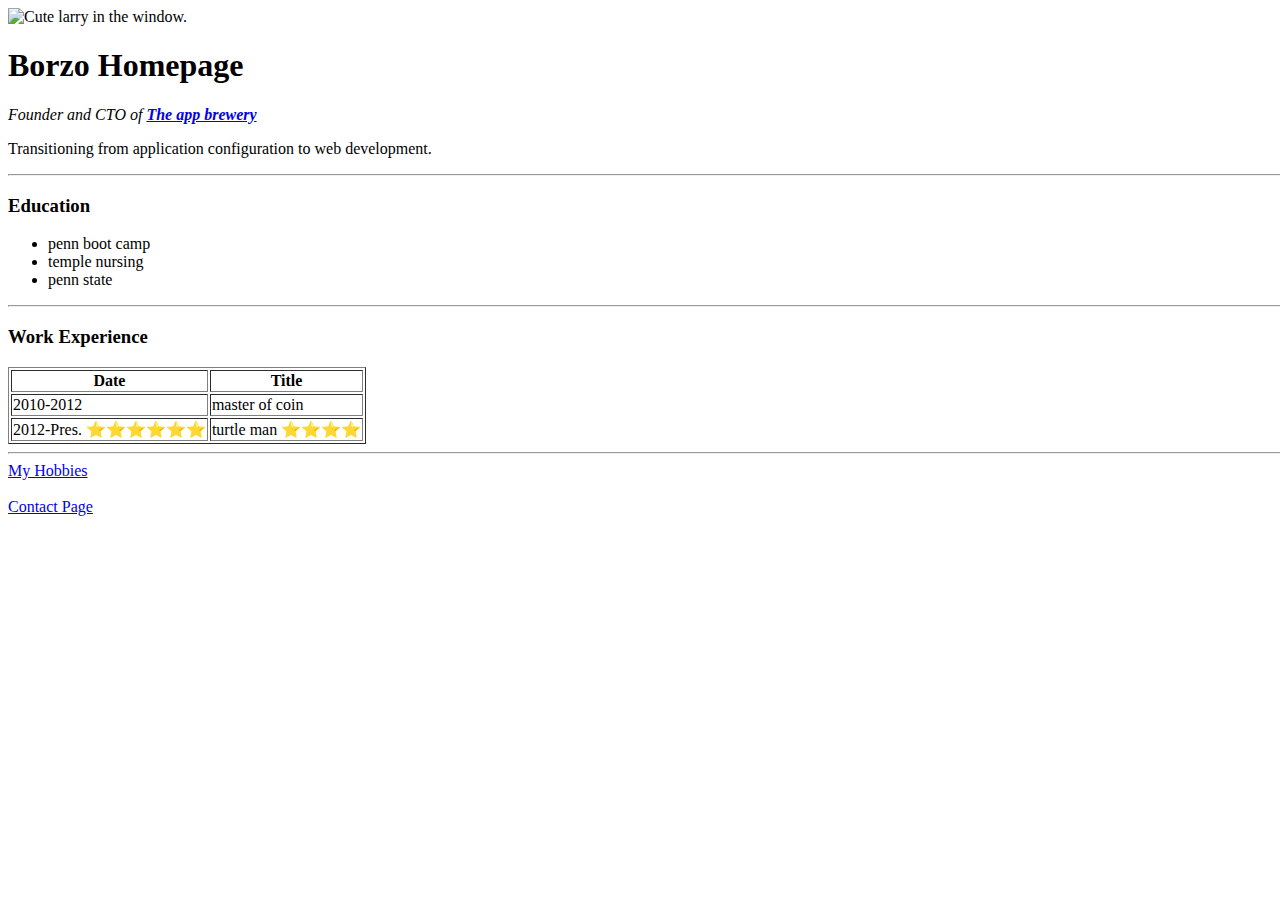
==== index.html @ 23488ec1 "Initial commit" ====
<!DOCTYPE html>
<html>

<head>
  <meta charset="utf-8">
  <meta name="viewport" content="width=device-width">
  <title>Marc's personal website</title>
  <link href="style.css" rel="stylesheet" type="text/css" />
</head>

<body>
  <img src="https://replit.com/@MarcLewin/Indexhtml#Assets/larry4.jpeg" alt="Cute larry in the window.">
  <h1> Borzo Homepage</h1>
  <p> <em>Founder and CTO of <strong><a href="https://appbrewery.com/" target="_blank">The app brewery</a>
      </strong></em> </p>
  <p>Transitioning from application configuration to web development.</p>
  <hr>
  <h3>Education </h3>
  <ul>
    <li>penn boot camp</li>
    <li>temple nursing</li>
    <li>penn state</li>
  </ul>
  <hr>
   <h3>Work Experience  </h3>
  <table border="1">
   <thead>
     <tr>
       <th>Date</th>
       <th>Title</th>
     </tr>
     
     
   </thead>
  <tbody>
  <tr>

    <td>2010-2012</td>
    <td>master of coin</td>
  </tr>
    <tr>
      <td>2012-Pres. ⭐️⭐️⭐️⭐️⭐️⭐️</td>
      <td>turtle man ⭐️⭐️⭐️⭐️</td>
    </tr>
  </tbody>
    <tfoot>
      
    </tfoot>
    
  </table>
  
  <hr>
 <a href="hobbies.html">My Hobbies</a>
  <br>
  <br>
  <a href="contact.html">Contact Page</a>


  <script src="https://replit.com/public/js/replit-badge.js" theme="blue" defer></script>
</body>

</html>
---- style.css ----
html, body {
  height: 100%;
  width: 100%;
}
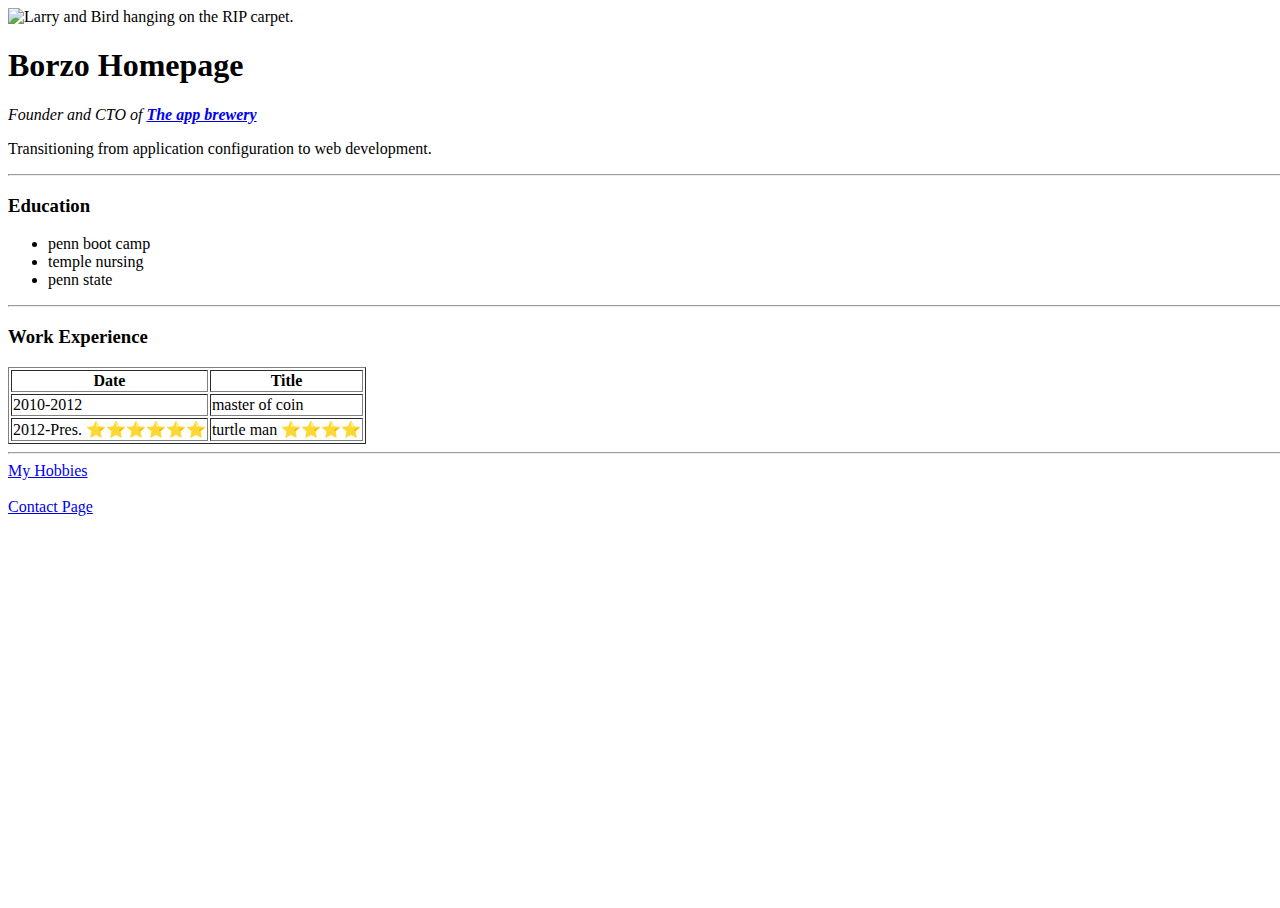
==== commit 5c5b0673: "Larry and bird pic for homepage pic" ====
--- a/index.html
+++ b/index.html
@@ -9,7 +9,7 @@
 </head>
 
 <body>
-  <img src="https://replit.com/@MarcLewin/Indexhtml#Assets/larry4.jpeg" alt="Cute larry in the window.">
+  <img src="https://photos.google.com/photo/AF1QipPZRyNRWAgR973011INgHy52mWYSDKm97cV-Vj0" alt="Larry and Bird hanging on the RIP carpet.">
   <h1> Borzo Homepage</h1>
   <p> <em>Founder and CTO of <strong><a href="https://appbrewery.com/" target="_blank">The app brewery</a>
       </strong></em> </p>
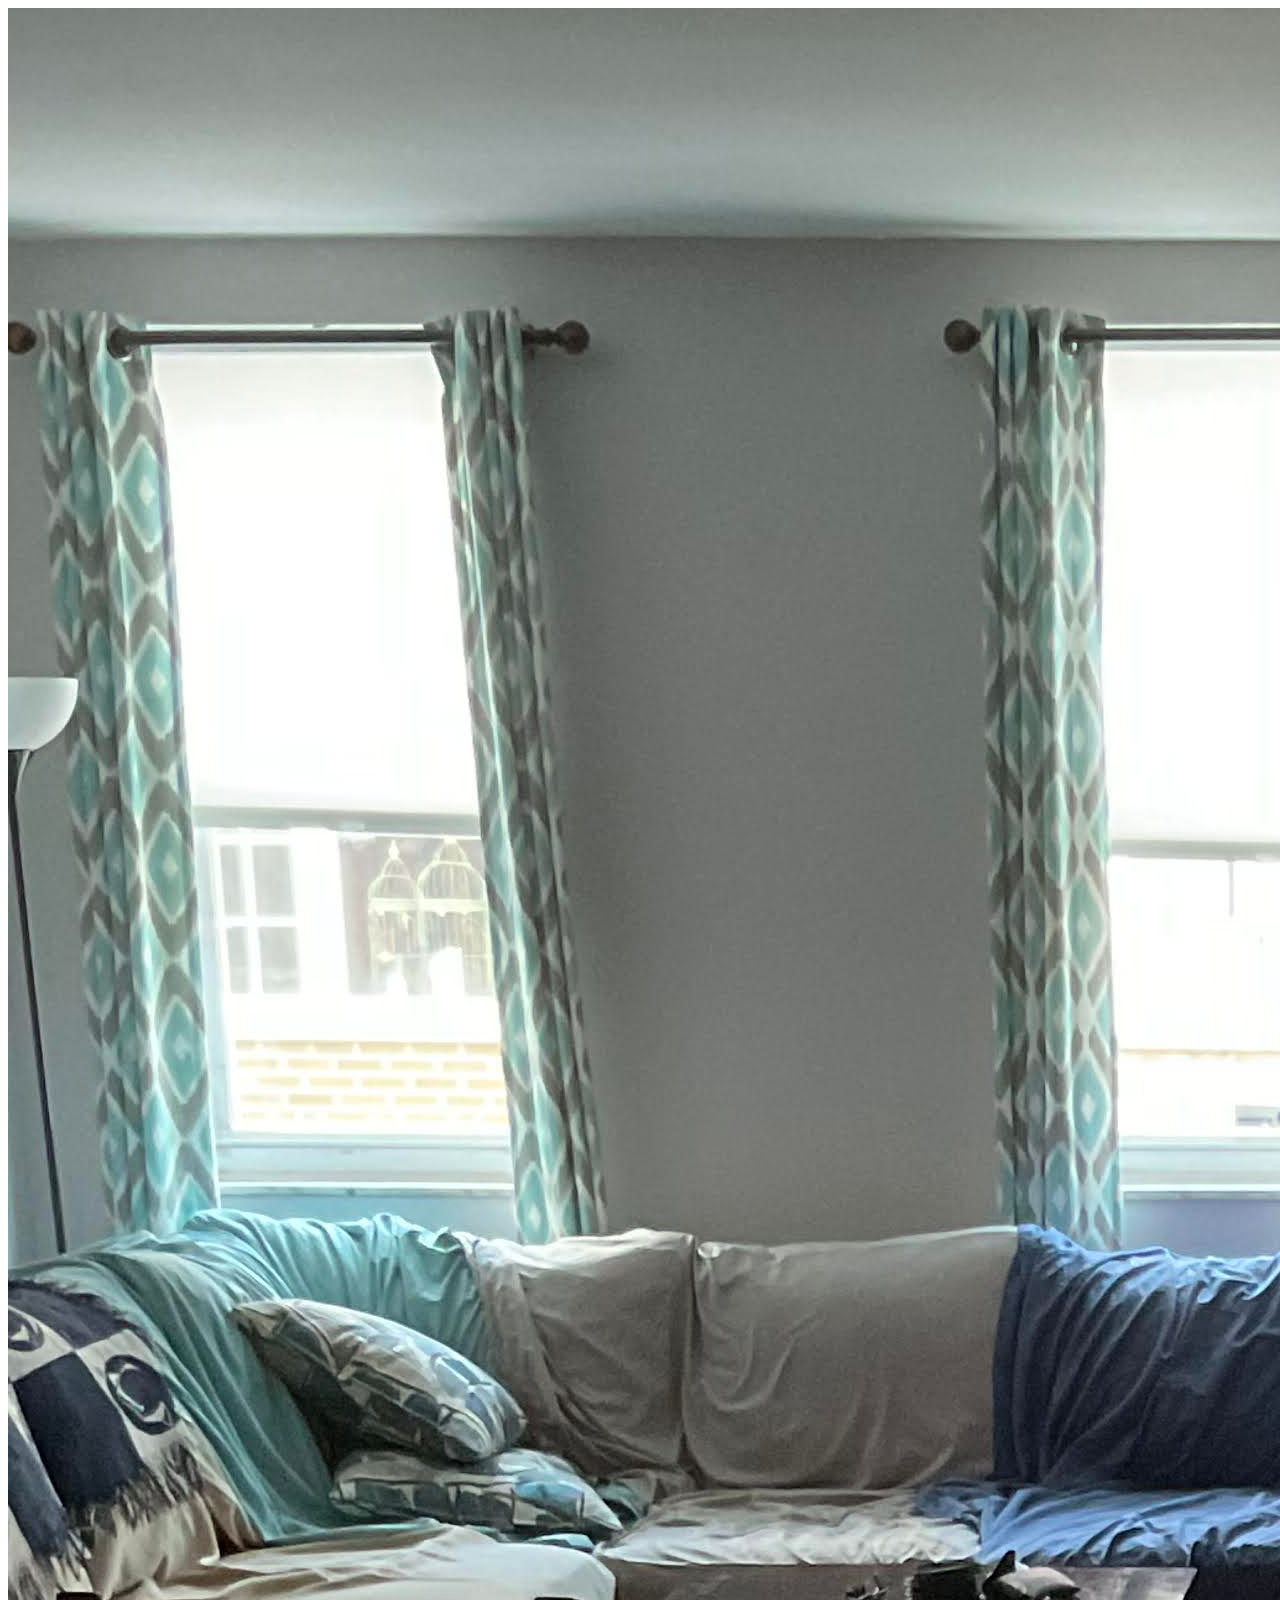
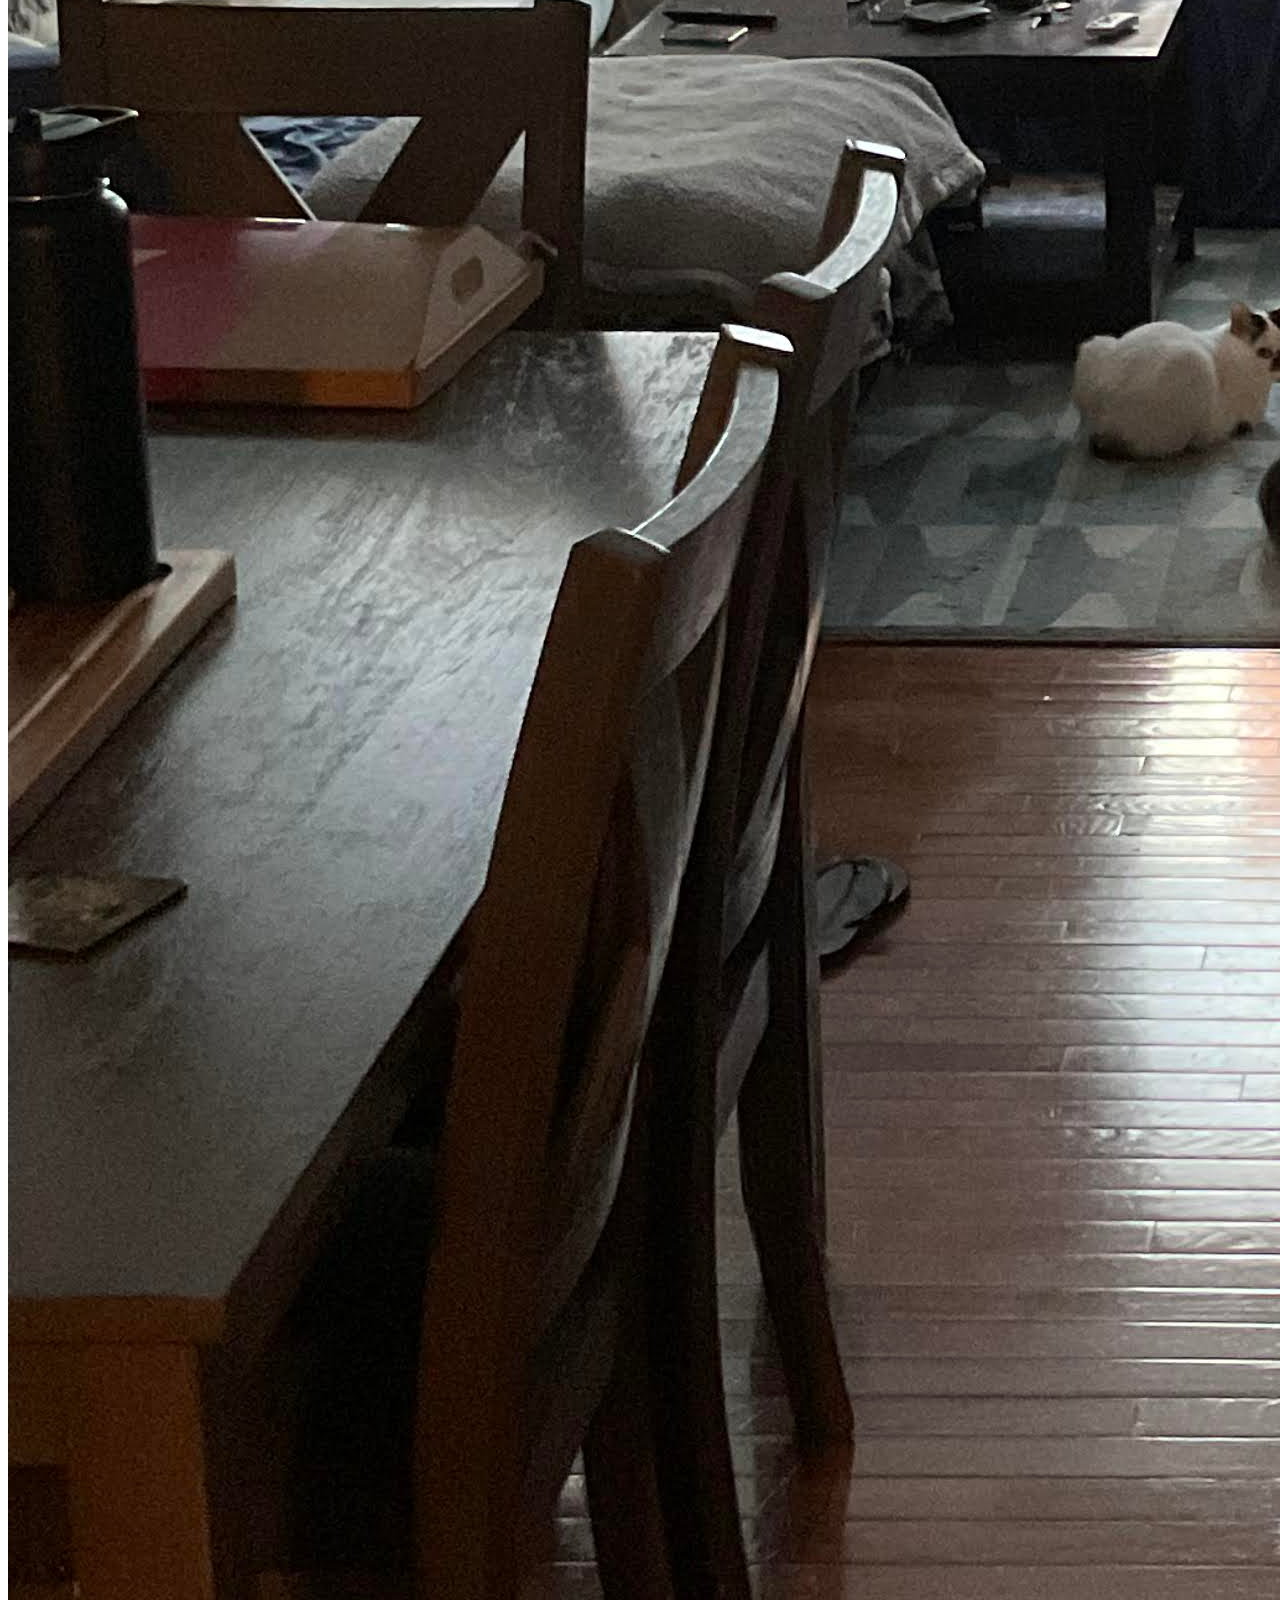
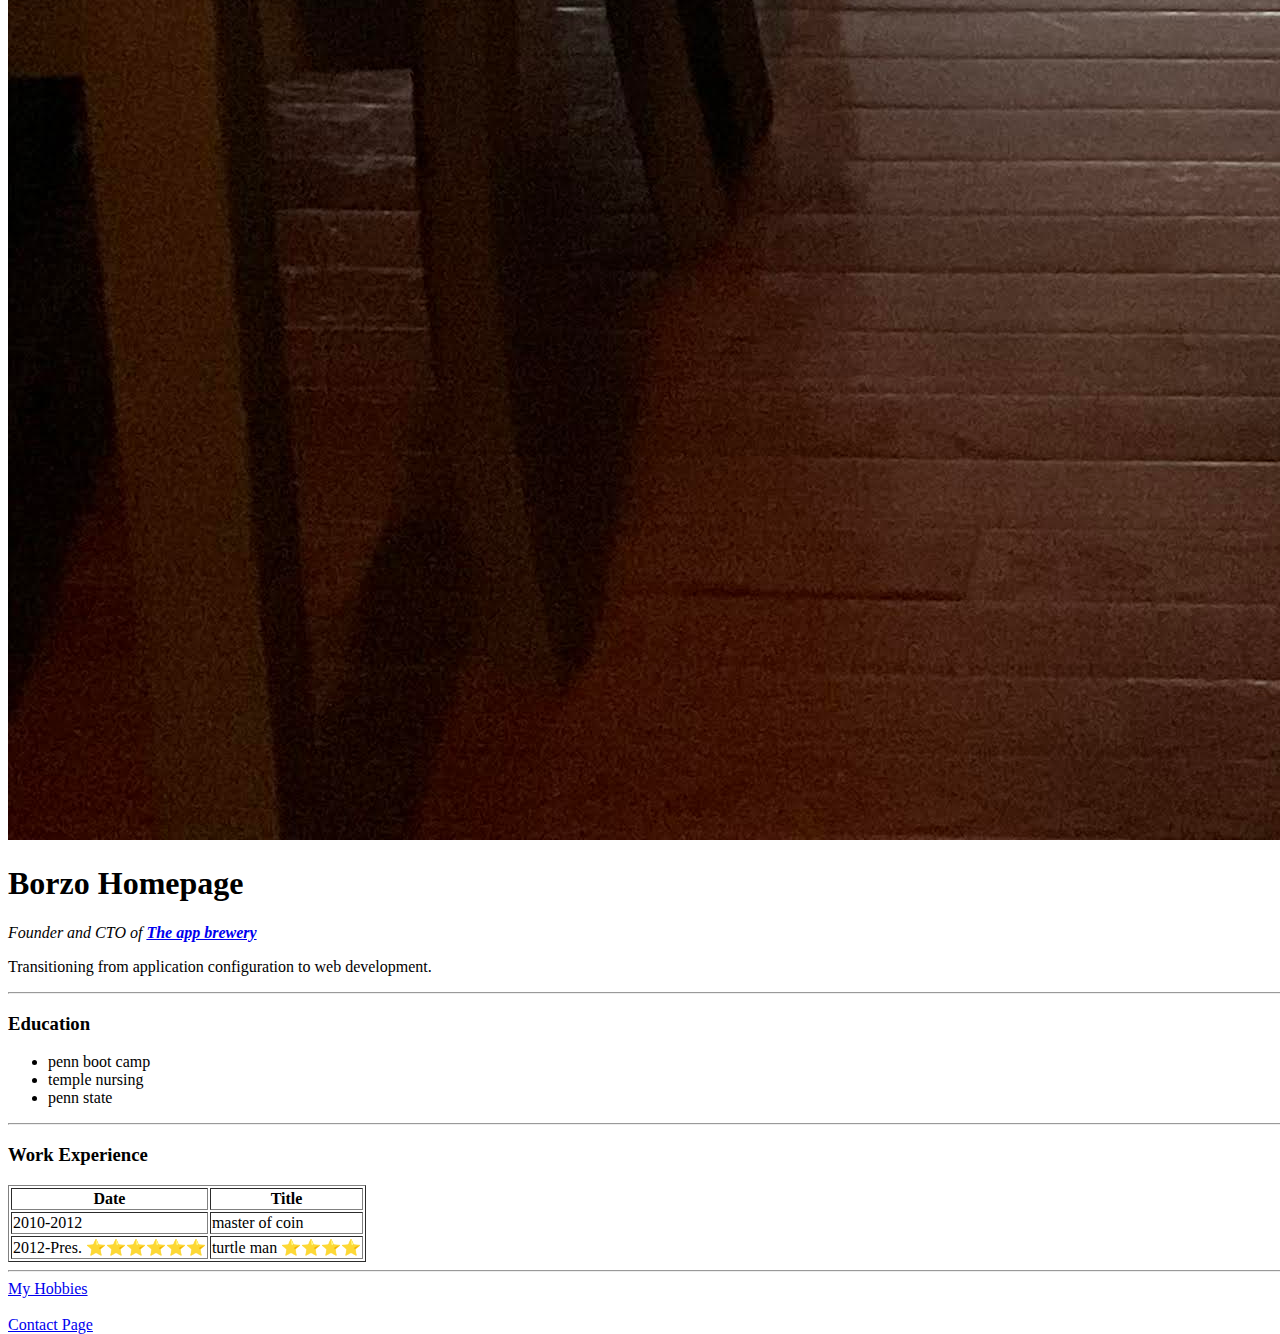
==== commit 7eb8c8ce: "assets folder capitlaized" ====
--- a/index.html
+++ b/index.html
@@ -9,7 +9,7 @@
 </head>
 
 <body>
-  <img src="https://photos.google.com/photo/AF1QipPZRyNRWAgR973011INgHy52mWYSDKm97cV-Vj0" alt="Larry and Bird hanging on the RIP carpet.">
+  <img src="Assets/larry_bird_carpet_pic.jpg" alt="Larry and Bird hanging on the RIP carpet.">
   <h1> Borzo Homepage</h1>
   <p> <em>Founder and CTO of <strong><a href="https://appbrewery.com/" target="_blank">The app brewery</a>
       </strong></em> </p>
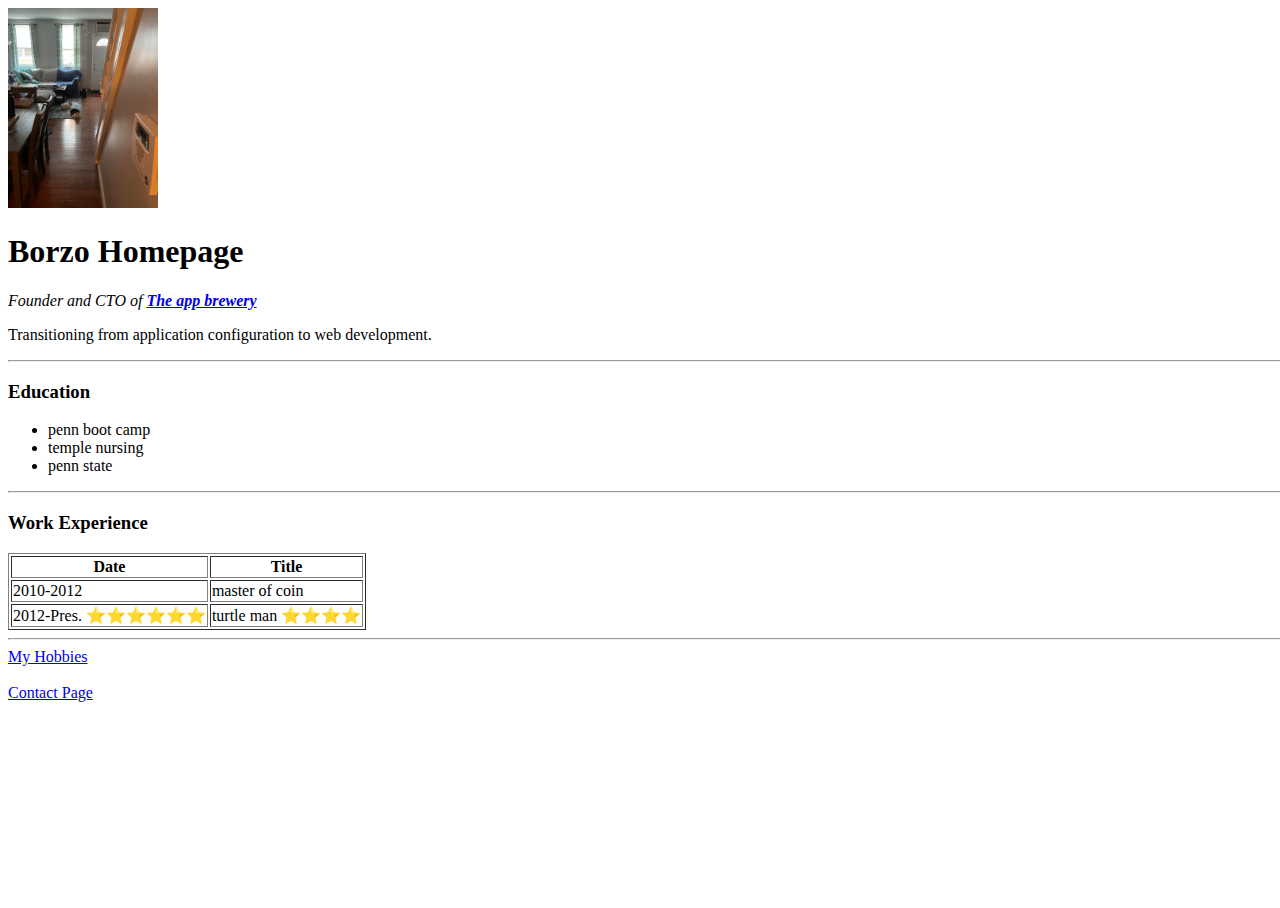
==== commit a26564ce: "homepage image smaller" ====
--- a/index.html
+++ b/index.html
@@ -9,7 +9,8 @@
 </head>
 
 <body>
-  <img src="Assets/larry_bird_carpet_pic.jpg" alt="Larry and Bird hanging on the RIP carpet.">
+  <img src="Assets/larry_bird_carpet_pic.jpg"width="150" 
+     height="200" alt="Larry and Bird hanging on the RIP carpet." >
   <h1> Borzo Homepage</h1>
   <p> <em>Founder and CTO of <strong><a href="https://appbrewery.com/" target="_blank">The app brewery</a>
       </strong></em> </p>
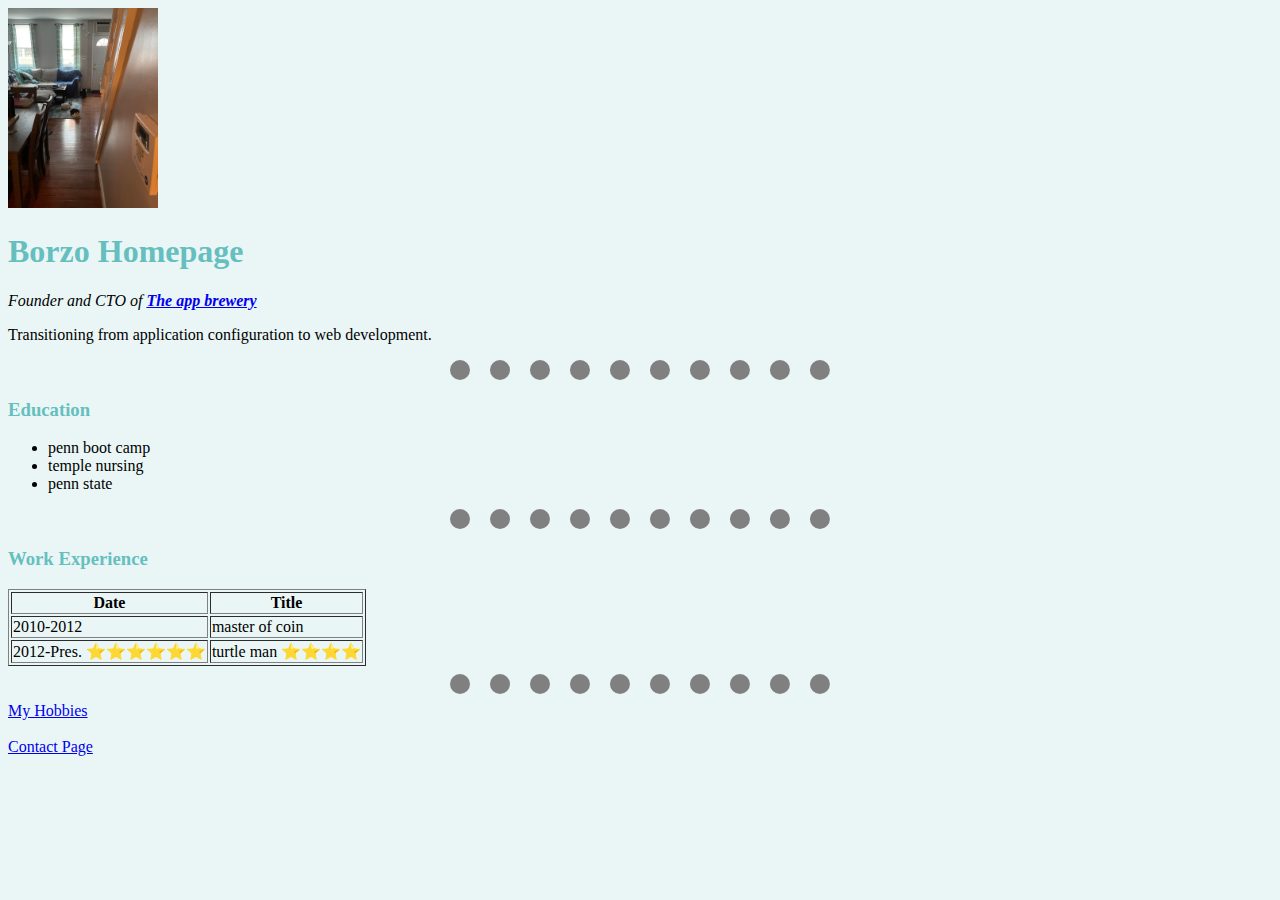
==== commit 12eb488c: "Introduced css" ====
--- a/index.html
+++ b/index.html
@@ -6,9 +6,10 @@
   <meta name="viewport" content="width=device-width">
   <title>Marc's personal website</title>
   <link href="style.css" rel="stylesheet" type="text/css" />
+
 </head>
 
-<body>
+<body >
   <img src="Assets/larry_bird_carpet_pic.jpg"width="150" 
      height="200" alt="Larry and Bird hanging on the RIP carpet." >
   <h1> Borzo Homepage</h1>
@@ -56,8 +57,6 @@
   <br>
   <a href="contact.html">Contact Page</a>
 
-
-  <script src="https://replit.com/public/js/replit-badge.js" theme="blue" defer></script>
 </body>
 
 </html>--- a/style.css
+++ b/style.css
@@ -1,4 +1,20 @@
-html, body {
-  height: 100%;
-  width: 100%;
-}
+  body{
+      background-color: #EAF6F6;
+    }
+    hr{
+
+
+      border-style: none; 
+      border-top-style: dotted;
+      border-color: grey;
+      border-width:20px;
+      width:30%;
+    }
+    h1{
+      color:#66BFBF;
+      
+    }
+    h3{
+      color:#66BFBF;
+    }
+
